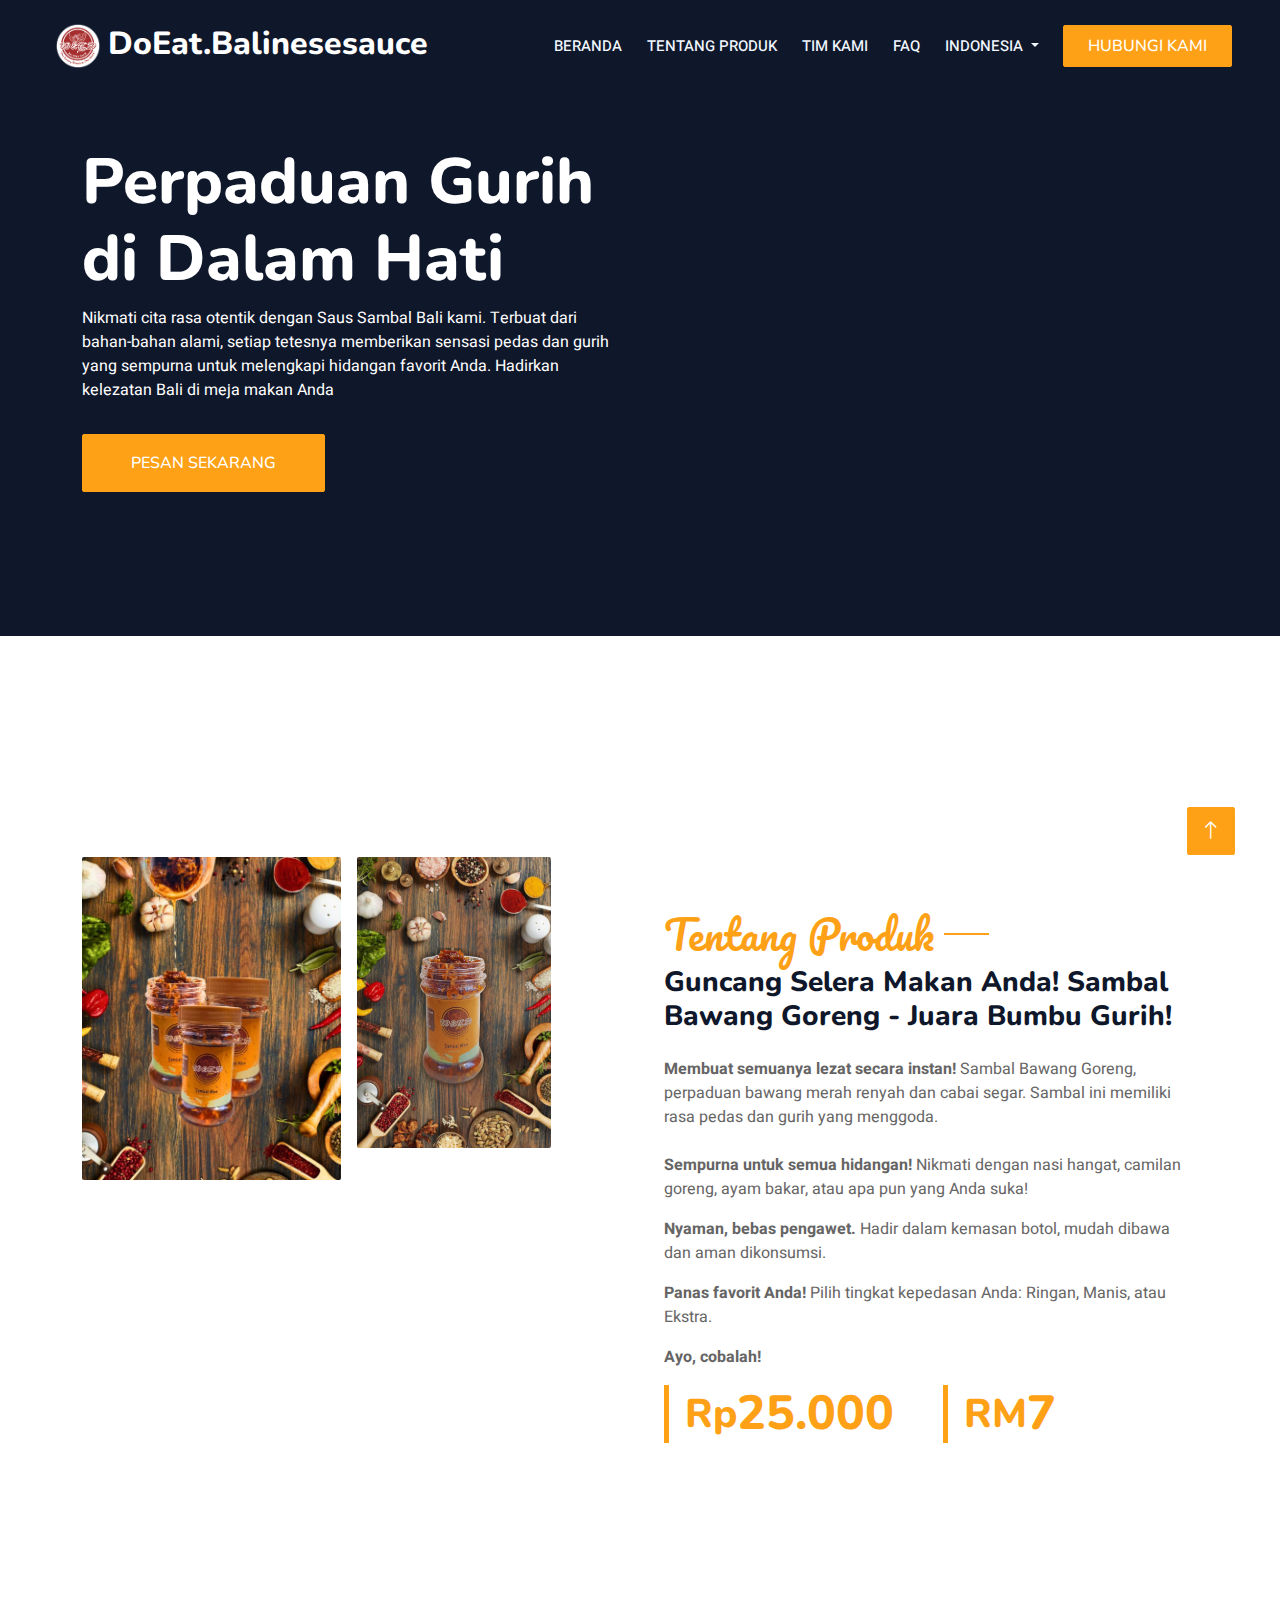
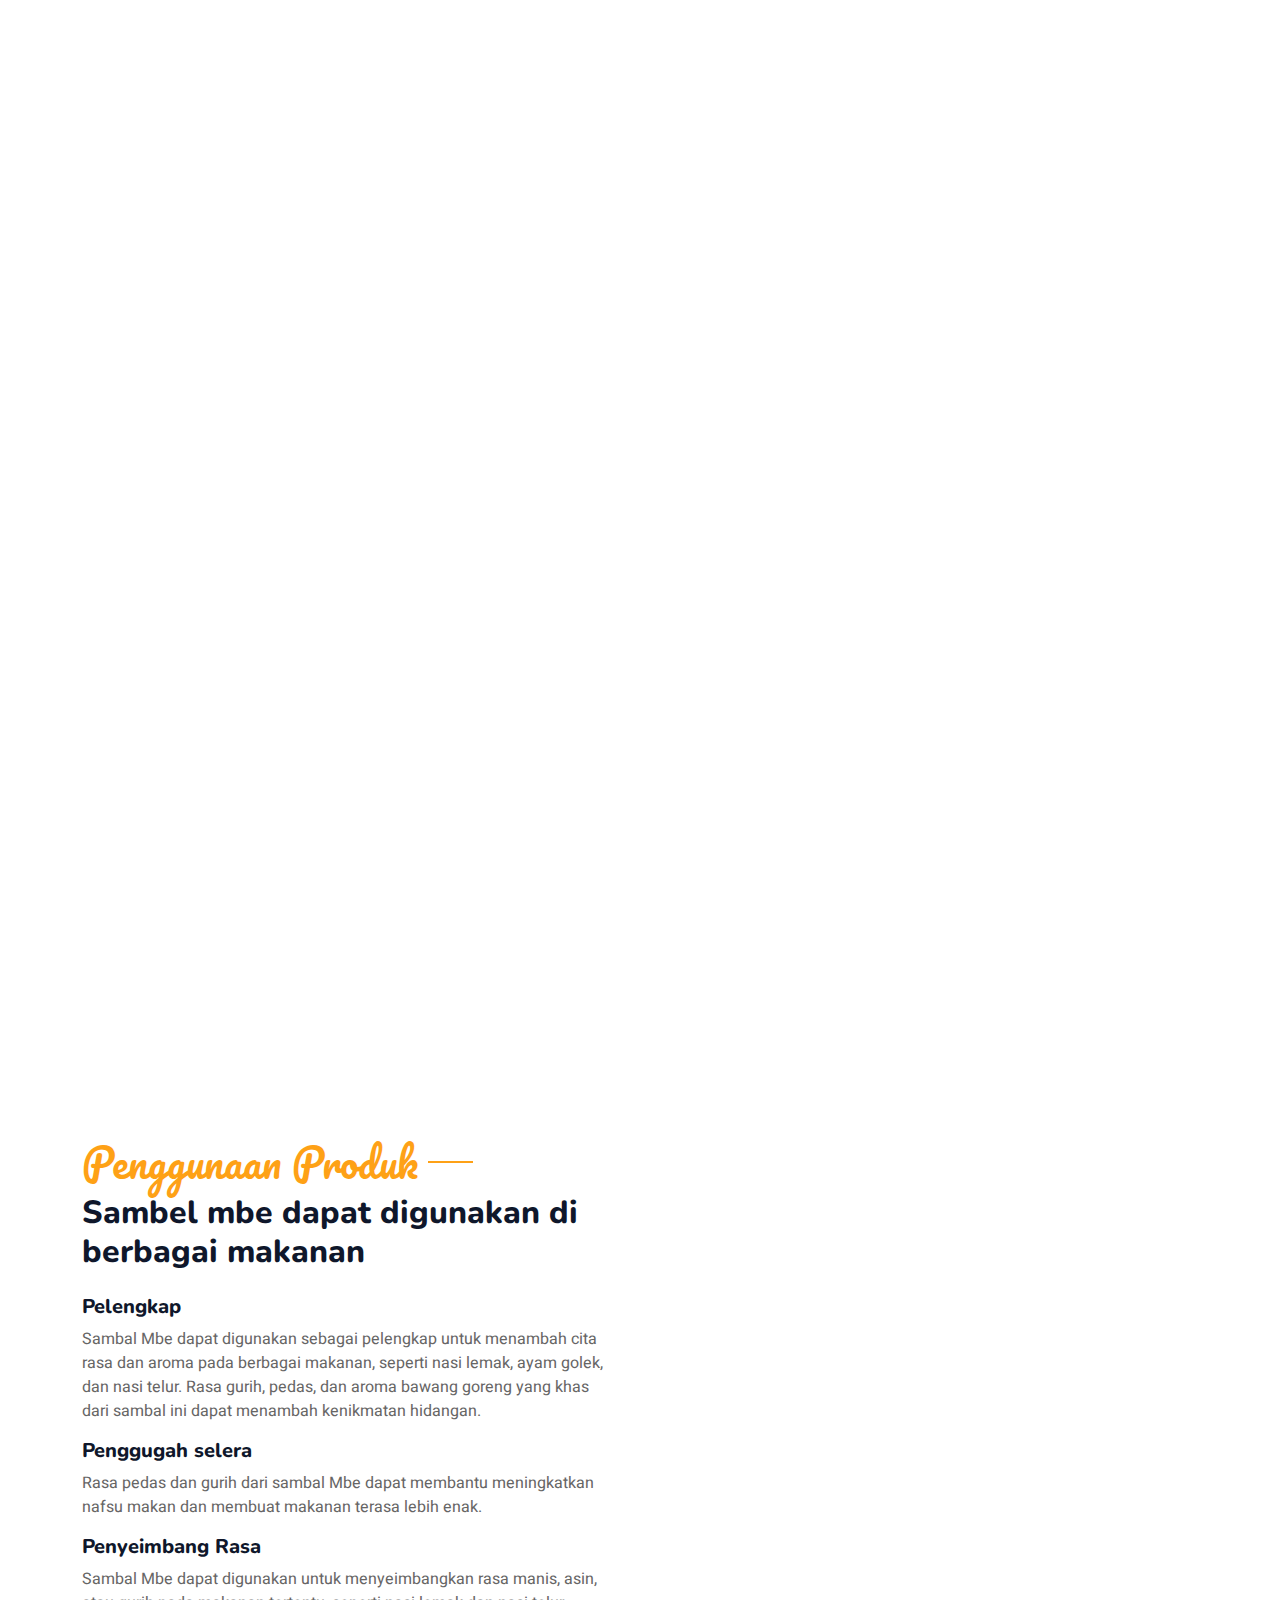
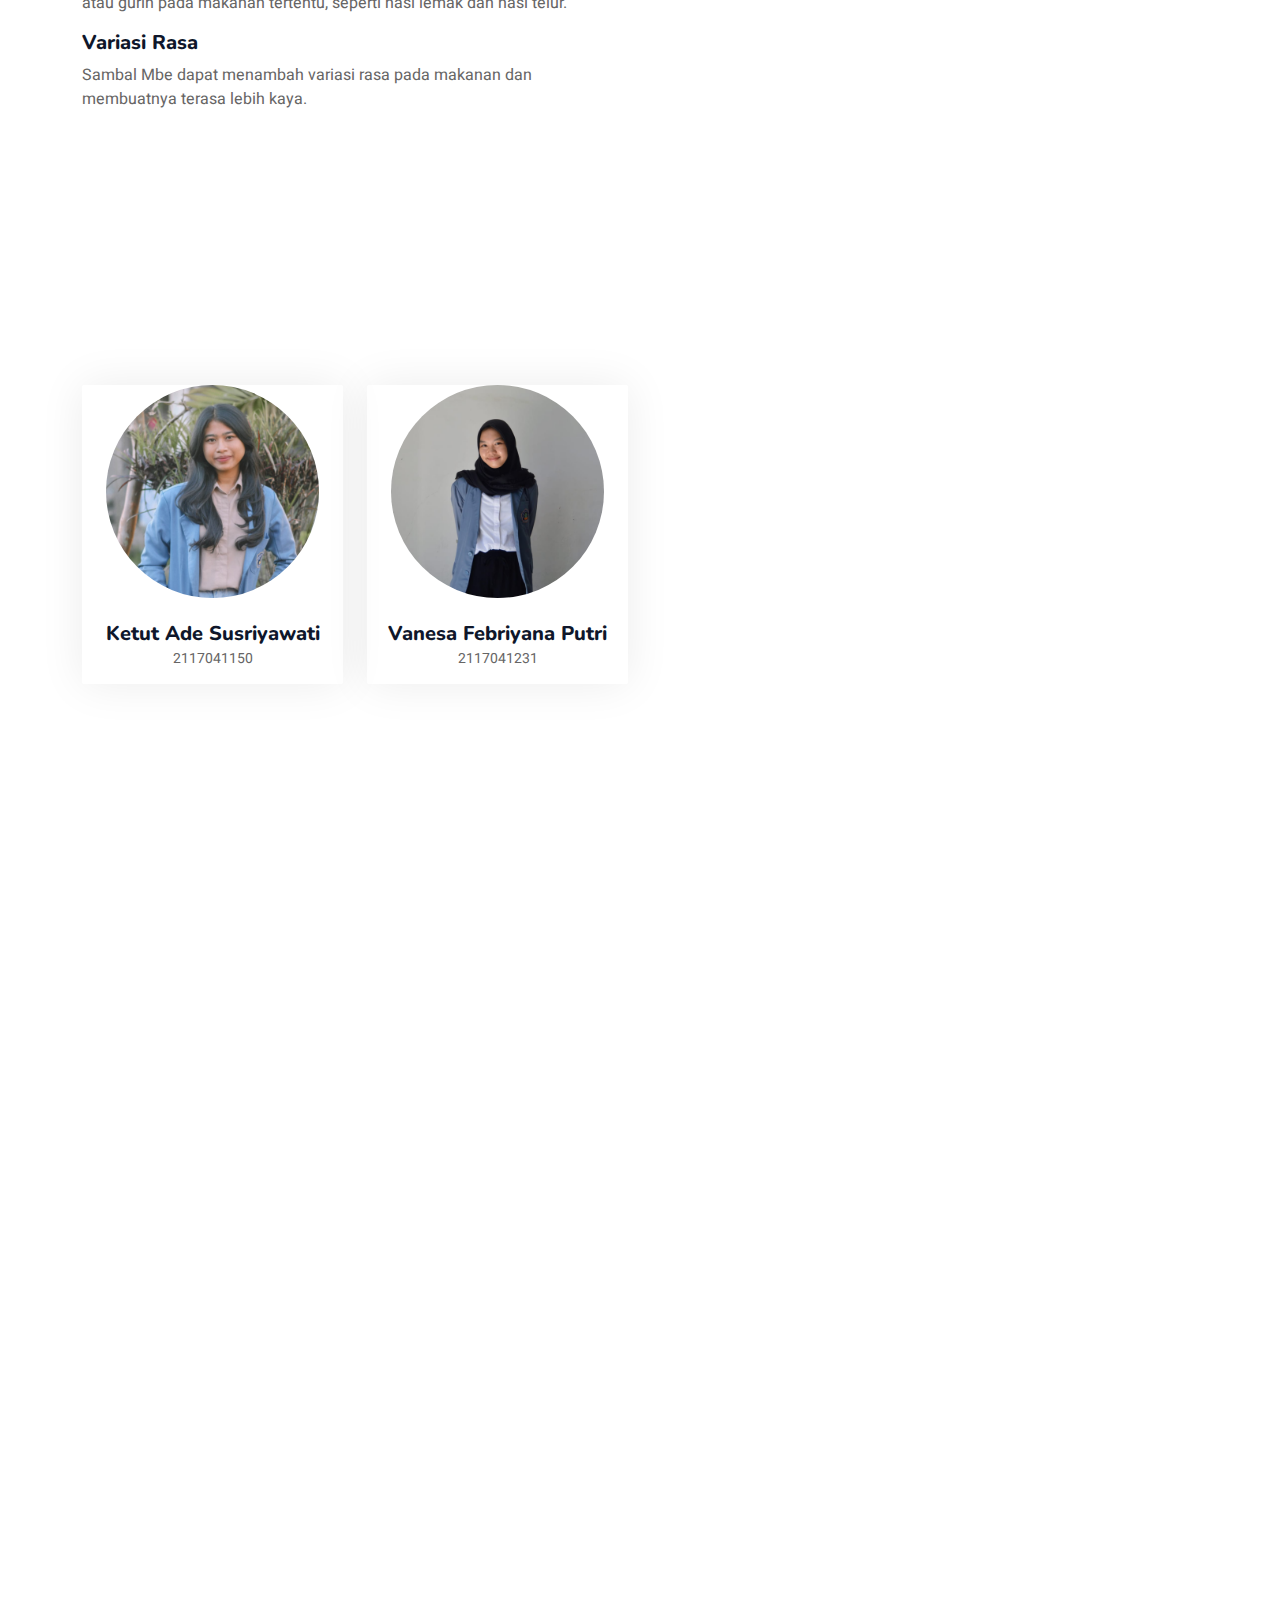
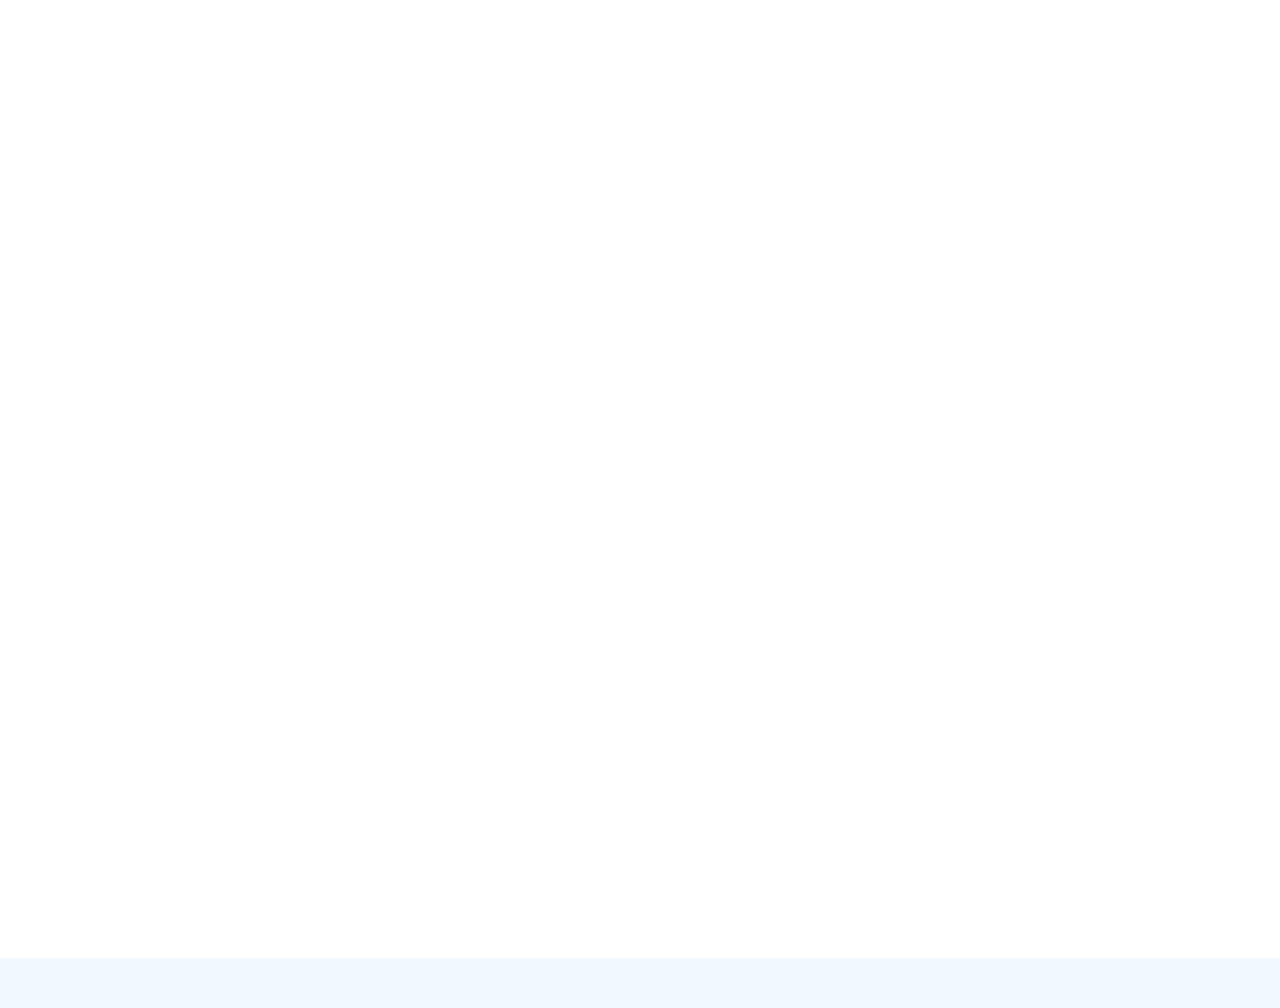
==== index_idn.html @ c9653ac9 "Upload Pertama" ====
<!DOCTYPE html>
<html lang="en">

<head>
    <meta charset="utf-8">
    <title>Website - DoEat.Balinesesauce</title>
    <meta content="width=device-width, initial-scale=1.0" name="viewport">
    <meta content="" name="keywords">
    <meta content="" name="description">

    <!-- Favicon -->
    <link href="img/favicon.ico" rel="icon">
    <link rel="stylesheet" href="https://cdnjs.cloudflare.com/ajax/libs/font-awesome/6.0.0-beta3/css/all.min.css">


    <!-- Google Web Fonts -->
    <link rel="preconnect" href="https://fonts.googleapis.com">
    <link rel="preconnect" href="https://fonts.gstatic.com" crossorigin>
    <link href="https://fonts.googleapis.com/css2?family=Heebo:wght@400;500;600&family=Nunito:wght@600;700;800&family=Pacifico&display=swap" rel="stylesheet">

    <!-- Icon Font Stylesheet -->
    <link href="https://cdnjs.cloudflare.com/ajax/libs/font-awesome/5.10.0/css/all.min.css" rel="stylesheet">
    <link href="https://cdn.jsdelivr.net/npm/bootstrap-icons@1.4.1/font/bootstrap-icons.css" rel="stylesheet">

    <!-- Libraries Stylesheet -->
    <link href="lib/animate/animate.min.css" rel="stylesheet">
    <link href="lib/owlcarousel/assets/owl.carousel.min.css" rel="stylesheet">
    <link href="lib/tempusdominus/css/tempusdominus-bootstrap-4.min.css" rel="stylesheet" />

    <!-- Customized Bootstrap Stylesheet -->
    <link href="css/bootstrap.min.css" rel="stylesheet">

    <!-- Flag -->
    <link rel="stylesheet" href="https://cdnjs.cloudflare.com/ajax/libs/flag-icon-css/3.2.1/css/flag-icon.min.css">

    <!-- Template Stylesheet -->
    <link href="css/style.css" rel="stylesheet">
</head>

<body>
    <div class="container-xxl bg-white p-0">
            <!-- Spinner Start -->
            <div id="spinner" class="show bg-white position-fixed translate-middle w-100 vh-100 top-50 start-50 d-flex align-items-center justify-content-center">
                <div class="spinner-border text-primary" style="width: 3rem; height: 3rem;" role="status">
                    <span class="sr-only">Memuat...</span>
                </div>
            </div>
            <!-- Spinner End -->
    
    
            <!-- Navbar & Hero Start -->
            <section id="home">
                <div class="container-xxl position-relative p-0">
                    <nav id="navbar" class="navbar navbar-expand-lg navbar-dark px-4 px-lg-5 py-3 py-lg-0">
                        <a href="" class="navbar-brand p-0">
                            <h2 class="text-white m-0"><img src="img/logo.png" alt="Logo">DoEat.Balinesesauce</h2>
                        </a>
                        <button class="navbar-toggler" type="button" data-bs-toggle="collapse" data-bs-target="#navbarCollapse">
                            <span class="fa fa-bars"></span>
                        </button>
                        <div class="collapse navbar-collapse" id="navbarCollapse">
                            <div class="navbar-nav ms-auto py-0 pe-4">
                                <a href="#home" class="nav-item nav-link">Beranda</a>
                                <a href="#about" class="nav-item nav-link">Tentang Produk</a>
                                <a href="#team" class="nav-item nav-link">Tim Kami</a>
                                <a href="#faq" class="nav-item nav-link">FAQ</a>
                                <div class="nav-item dropdown">
                                    <a class="nav-link dropdown-toggle" href="#" id="dropdown09" data-bs-toggle="dropdown" aria-haspopup="true" aria-expanded="false">
                                        <span class="flag-icon flag-icon-id"></span> Indonesia
                                    </a>
                                    <div class="dropdown-menu" aria-labelledby="dropdown09">
                                        <a class="dropdown-item" href="index.html"><span class="flag-icon flag-icon-us"></span> English</a>
                                    </div>
                                </div>
                            </div>
                            <a href="http://wa.me/+6285792359895" class="btn btn-primary py-2 px-4">Hubungi Kami</a>
                        </div>
                    </nav>
                <div class="container-xxl py-5 bg-dark hero-header mb-5">
                    <div class="container my-5 py-5">
                        <div class="row align-items-center g-5">
                            <div class="col-lg-6 text-center text-lg-start">
                                <h1 class="display-3 text-white animated slideInLeft">Perpaduan Gurih<br>di Dalam Hati</h1>
                                <p class="text-white animated slideInLeft mb-4 pb-2">Nikmati cita rasa otentik dengan Saus Sambal Bali kami. Terbuat dari bahan-bahan alami, setiap tetesnya memberikan sensasi pedas dan gurih yang sempurna untuk melengkapi hidangan favorit Anda. Hadirkan kelezatan Bali di meja makan Anda</p>
                                <a href="http://wa.me/+6285792359895" class="btn btn-primary py-sm-3 px-sm-5 me-3 animated slideInLeft">Pesan Sekarang</a>
                            </div>
                            <div class="col-lg-6 text-center text-lg-end overflow-hidden">
                                <img class="img-fluid" src="img/hero.png" alt="">
                            </div>
                        </div>
                    </div>
                </div>
            </div>
            </section>        
        <!-- Navbar & Hero End -->


        <!-- About Start -->
         <section id="about">
            <div class="container-xxl py-5">
                <div class="container">
                    <div class="row g-5 align-items-center">
                        <div class="col-lg-6">
                            <div class="row g-3">
                                <div class="col-6 text-start">
                                    <img class="img-fluid rounded w-100 wow zoomIn" data-wow-delay="0.1s" src="img/1.jpeg">
                                </div>
                                <div class="col-6 text-start">
                                    <img class="img-fluid rounded w-75 wow zoomIn" data-wow-delay="0.3s" src="img/2.jpg">
                                </div>
                                <div class="col-6 text-end">
                                    <img class="img-fluid rounded w-75 wow zoomIn" data-wow-delay="0.5s" src="img/3.jpeg">
                                </div>
                                <div class="col-6 text-end">
                                    <img class="img-fluid rounded w-100 wow zoomIn" data-wow-delay="0.7s" src="img/4.jpeg">
                                </div>
                            </div>
                        </div>
                        <div class="col-lg-6">
                            <h1 class="section-title ff-secondary text-start text-primary fw-normal">Tentang Produk</h1>
                            <h3 class="mb-4">Guncang Selera Makan Anda! Sambal Bawang Goreng - Juara Bumbu Gurih!</h3>
                            <p class="mb-4"><b>Membuat semuanya lezat secara instan!</b> Sambal Bawang Goreng, perpaduan bawang merah renyah dan cabai segar. Sambal ini memiliki rasa pedas dan gurih yang menggoda.
                                <p><b>Sempurna untuk semua hidangan!</b> Nikmati dengan nasi hangat, camilan goreng, ayam bakar, atau apa pun yang Anda suka!</p>
                                <p><b>Nyaman, bebas pengawet.</b> Hadir dalam kemasan botol, mudah dibawa dan aman dikonsumsi.</p>
                                <p><b>Panas favorit Anda!</b> Pilih tingkat kepedasan Anda: Ringan, Manis, atau Ekstra.</p>
                                <b>Ayo, cobalah!</b></p>
                            <div class="row g-4 mb-4">
                                <div class="col-sm-6">
                                    <div class="d-flex align-items-center border-start border-5 border-primary px-3">
                                        <h1 class="flex-shrink-0 display-5 text-primary mb-0" style="font-size: 2.5rem;">Rp</h1>
                                        <h1 class="flex-shrink-0 display-5 text-primary mb-0" data-toggle="counter-up">25.000</h1>
                                    </div>
                                </div>
                                <div class="col-sm-6">
                                    <div class="d-flex align-items-center border-start border-5 border-primary px-3">
                                        <h1 class="flex-shrink-0 display-5 text-primary mb-0" style="font-size: 2.5rem;">RM</h1>
                                        <h1 class="flex-shrink-0 display-5 text-primary mb-0" data-toggle="counter-up">7</h1>
                                    </div>
                                </div>
                            </div>
                        </div>
                    </div>
                </div>
            </div>
         </section>
        <!-- About End -->


        <!-- Service Start -->
        <div class="container-xxl py-5">
            <div class="container">
                <div class="text-center wow fadeInUp" data-wow-delay="0.1s">
                    <h1 class="section-title ff-secondary text-center text-primary fw-normal">Manfaat Produk</h1>
                    <h5 class="mb-5">Sambal bawang goreng adalah bumbu populer Indonesia yang terbuat dari bawang merah goreng, cabai, dan rempah-rempah lainnya. Sambal ini merupakan bumbu serbaguna yang dapat dinikmati dengan berbagai macam hidangan, seperti nasi, ayam goreng, atau sayuran. Selain rasanya yang lezat, sambal bawang goreng juga memiliki beberapa manfaat bagi kesehatan.</h5>
                </div>
                <div class="row g-3">
                    <div class="col-lg-4 col-sm-6 wow fadeInUp" data-wow-delay="0.1s">
                        <div class="service-item rounded pt-3">
                            <div class="p-4">
                                <div class="rounded-circle m-4">
                                    <img class="img-fluid" src="img/e1.png" alt="">
                                </div>
                                <div class="text-center">
                                    <h5>Membantu Melawan Jerawat</h5>
                                    <p>Jerawat dapat disebabkan oleh pertumbuhan bakteri pada wajah. Bawang putih, yang digunakan dalam sambal bawang goreng, mengandung allicin dan senyawa lain yang memiliki sifat antibakteri.</p>
                                    <p>Jika Anda sedang berjerawat, mengonsumsi sambal bawang goreng dalam jumlah sedang dan dengan tingkat kepedasan yang sesuai dapat menjadi pilihan yang baik.</p>
                                </div>
                            </div>
                        </div>
                    </div>
                    <div class="col-lg-4 col-sm-6 wow fadeInUp" data-wow-delay="0.1s">
                        <div class="service-item rounded pt-3">
                            <div class="p-4">
                                <div class="rounded-circle m-4">
                                    <img class="img-fluid" src="img/e2.jpg" alt="">
                                </div>
                                <div class="text-center">
                                    <h5>Membantu Menurunkan Kolesterol</h5>
                                    <p>Selain membantu menjaga kesehatan pencernaan, bawang merah yang digunakan dalam sambal bawang goreng juga dapat membantu menurunkan kolesterol karena kandungan allicin.</p>
                                    <p>Cara sehat untuk mengonsumsinya adalah dengan menghindari memakannya dengan lauk pauk yang dapat memicu kolesterol naik. Misalnya, daging merah, makanan cepat saji, dan daging olahan.</p>
                                    <p>Setidaknya, dengan menghindari lauk-pauk pemicu kolesterol naik, Anda bisa menikmati lezatnya sambal bawang goreng dan manfaatnya yang baik untuk tubuh.</p>
                                </div>
                            </div>
                        </div>
                    </div>
                    <div class="col-lg-4 col-sm-6 wow fadeInUp" data-wow-delay="0.1s">
                        <div class="service-item rounded pt-3">
                            <div class="p-4">
                                <div class="rounded-circle m-4">
                                    <img class="img-fluid" src="img/e3.jpg" alt="">
                                </div>
                                <div class="text-center">
                                    <h5>Membantu Menjaga Kesehatan Pencernaan</h5>
                                    <p>Bawang merah mengandung serat, tetapi tidak sebanyak buah-buahan, sayuran, dan biji-bijian. Namun, serat yang terkandung dalam bawang merah juga dapat membantu menjaga kesehatan pencernaan selama dikonsumsi tidak berlebihan.</p>
                                    <p>Jadi, ini bisa menjadi salah satu cara untuk menjaga pencernaan Anda tetap lancar atau terhindar dari sembelit.</p>
                                </div>
                            </div>
                        </div>
                    </div>
                </div>
            </div>
        </div>
        <!-- Service End -->

        <!-- Use Start -->
        <section id="about">
            <div class="container-xxl py-5">
                <div class="container">
                    <div class="row g-5 align-items-center">
                        <div class="col-lg-6">
                            <h1 class="section-title ff-secondary text-start text-primary fw-normal">Penggunaan Produk</h1>
                            <h2>Sambel mbe dapat digunakan di berbagai makanan</h2>
                            <p class="mb-4"><h5>Pelengkap</h5>
                                <p>Sambal Mbe dapat digunakan sebagai pelengkap untuk menambah cita rasa dan aroma pada berbagai makanan, seperti nasi lemak, ayam golek, dan nasi telur. Rasa gurih, pedas, dan aroma bawang goreng yang khas dari sambal ini dapat menambah kenikmatan hidangan.</p>
                                <h5>Penggugah selera</h5>
                                <p>Rasa pedas dan gurih dari sambal Mbe dapat membantu meningkatkan nafsu makan dan membuat makanan terasa lebih enak.</p>
                                <h5>Penyeimbang Rasa</h5>
                                <p>Sambal Mbe dapat digunakan untuk menyeimbangkan rasa manis, asin, atau gurih pada makanan tertentu, seperti nasi lemak dan nasi telur.</p>
                                <h5>Variasi Rasa</h5>
                                <p>Sambal Mbe dapat menambah variasi rasa pada makanan dan membuatnya terasa lebih kaya.</p></p>
                        </div>
                        <div class="col-lg-6">
                            <div class="row g-3">
                                <div class="col-6 text-start">
                                    <img class="img-fluid rounded w-200 wow zoomIn" data-wow-delay="0.1s" src="img/7.jpeg">
                                </div>
                                <div class="col-6 text-start">
                                    <img class="img-fluid rounded w-200 wow zoomIn" data-wow-delay="0.3s" src="img/6.jpg">
                                </div>
                                <div class="col-6 text-end">
                                    <img class="img-fluid rounded w-200 wow zoomIn" data-wow-delay="0.5s" src="img/5.jpg">
                                </div>
                                <div class="col-6 text-end">
                                    <img class="img-fluid rounded w-200 wow zoomIn" data-wow-delay="0.7s" src="img/8.jpeg">
                                </div>
                            </div>
                        </div>
                    </div>
                </div>
            </div>
         </section>
        <!-- Use End -->

        <!-- Team Start -->
        <section id="team">
            <div class="container-xxl pt-5 pb-3">
                <div class="container">
                    <div class="text-center wow fadeInUp" data-wow-delay="0.1s">
                        <h1 class="section-title ff-secondary text-center text-primary fw-normal">Anggota Tim</h1>
                        <h3 class="mb-5">Tim Kami yang Berdedikasi</h3>
                    </div>
                    <div class="row g-4">
                        <div class="col-lg-3 col-md-6 fadeInUp" data-wow-delay="0.3s">
                            <div class="team-item text-center rounded">
                                <div class="rounded-circle overflow-hidden m-4">
                                    <img class="img-fluid" src="img/p1.png" alt="">
                                </div>
                                <h5 class="mb-0">Ketut Ade Susriyawati</h5>
                                <small>2117041150</small>
                            </div>
                        </div>
                        <div class="col-lg-3 col-md-6 fadeInUp" data-wow-delay="0.3s">
                            <div class="team-item text-center rounded">
                                <div class="rounded-circle overflow-hidden m-4">
                                    <img class="img-fluid" src="img/p2.png" alt="">
                                </div>
                                <h5 class="mb-0">Vanesa Febriyana Putri</h5>
                                <small>2117041231</small>
                            </div>
                        </div>
                        <div class="col-lg-3 col-md-6 wow fadeInUp" data-wow-delay="0.5s">
                            <div class="team-item text-center rounded overflow">
                                <div class="rounded-circle overflow-hidden m-4">
                                    <img class="img-fluid" src="img/p3.png" alt="">
                                </div>
                                <h5 class="mb-0">Ketut Ananda Jaya</h5>
                                <small>2117041267</small>
                            </div>
                        </div>
                        <div class="col-lg-3 col-md-6 wow fadeInUp" data-wow-delay="0.7s">
                            <div class="team-item text-center rounded overflow">
                                <div class="rounded-circle overflow-hidden m-4">
                                    <img class="img-fluid" src="img/p4.jpeg" alt="">
                                </div>
                                <h5 class="mb-0">I Gede Sumajaya</h5>
                                <small>2117041105</small>
                            </div>
                        </div>
                    </div>
                </div>
            </div>
        </section> 
        
        <!-- Team End -->

        <!-- FAQ Start -->
         <section id="faq">
            <div class="container-xxl py-5 px-0 wow fadeInUp" data-wow-delay="0.1s">
                <div class="container">
                    <div class="text-center wow fadeInUp" data-wow-delay="0.1s">
                        <h1 class="section-title ff-secondary text-center text-primary fw-normal">FAQ</h1>
                        <h5 class="mb-5">Kenali Lebih Jauh Tentang DoEat.Balinesesauce</h5>
                    </div>
                    <div class="accordion accordion-flush" id="accordionFlushExample">
                        <div class="accordion-item">
                          <h2 class="accordion-header" id="flush-headingOne">
                            <button class="accordion-button collapsed" type="button" data-bs-toggle="collapse" data-bs-target="#flush-collapseOne" aria-expanded="false" aria-controls="flush-collapseOne">
                                Apakah sambal bawang goreng mengandung bahan yang dapat menyebabkan alergi?
                            </button>
                          </h2>
                          <div id="flush-collapseOne" class="accordion-collapse collapse" aria-labelledby="flush-headingOne" data-bs-parent="#accordionFlushExample">
                            <div class="accordion-body">Ya, sambal bawang goreng berpotensi mengandung bahan-bahan yang dapat menyebabkan alergi, terutama bagi mereka yang memiliki alergi makanan laut. Bahan yang perlu diwaspadai adalah terasi, yang terbuat dari udang rebon yang difermentasi. Gejala alergi terasi dapat berupa ruam gatal, gatal-gatal, pembengkakan pada wajah, sesak napas, serta mual dan muntah.</div>
                          </div>
                        </div>
                        <div class="accordion-item">
                          <h2 class="accordion-header" id="flush-headingTwo">
                            <button class="accordion-button collapsed" type="button" data-bs-toggle="collapse" data-bs-target="#flush-collapseTwo" aria-expanded="false" aria-controls="flush-collapseTwo">
                                Bagaimana cara menyimpan sambal bawang goreng agar tahan lama?
                            </button>
                          </h2>
                          <div id="flush-collapseTwo" class="accordion-collapse collapse" aria-labelledby="flush-headingTwo" data-bs-parent="#accordionFlushExample">
                            <div class="accordion-body">Berikut ini beberapa tips untuk menyimpan sambal bawang goreng agar lebih awet:
                                <ol>
                                    <li>Gunakan wadah kedap udara: Simpanlah sambal bawang merah goreng dalam wadah kedap udara seperti toples kaca atau plastik. Hal ini untuk mencegah kontaminasi bakteri dan jamur.</li>
                                    <li>Simpan di tempat yang sejuk dan kering: Hindari menyimpan cabai bawang merah goreng di bawah sinar matahari langsung atau di dekat sumber panas. Simpan di suhu ruangan atau di lemari es.</li>
                                    <li>Tambahkan sedikit minyak: Tuangkan sedikit minyak goreng ke permukaan cabai bawang merah goreng sebelum ditutup. Hal ini untuk mencegah cabai bawang merah goreng mengering dan menjadi keras.</li>
                                    <li>Gunakan sendok yang bersih: Gunakan sendok yang bersih dan kering saat mengambil sambal bawang merah goreng dari wadahnya. Hal ini untuk mencegah kontaminasi bakteri.</li>
                                </ol>
                            </div>
                          </div>
                        </div>
                        <div class="accordion-item">
                          <h2 class="accordion-header" id="flush-headingThree">
                            <button class="accordion-button collapsed" type="button" data-bs-toggle="collapse" data-bs-target="#flush-collapseThree" aria-expanded="false" aria-controls="flush-collapseThree">
                                Apakah bawang bombay goreng dapat digunakan sebagai bumbu?
                            </button>
                          </h2>
                          <div id="flush-collapseThree" class="accordion-collapse collapse" aria-labelledby="flush-headingThree" data-bs-parent="#accordionFlushExample">
                            <div class="accordion-body">Ya, sambal bawang goreng dapat digunakan sebagai bumbu untuk menambah rasa pedas, gurih dan aroma pada berbagai masakan. Berikut ini beberapa contoh penggunaan sambal goreng sebagai bumbu:
                                <ol>
                                    <li>Campurkan sambal bawang goreng ke dalam tumisan sayuran: Sambal bawang goreng dapat ditambahkan ke dalam tumisan sayuran seperti tumis kangkung, tumis buncis, atau tumis tempe.</li>
                                    <li>Gunakan sebagai olesan bumbu: Sambal bawang goreng dapat digunakan sebagai bumbu olesan untuk roti bakar, ayam panggang, atau sate.</li>
                                    <li>Campurkan ke dalam hidangan berkuah: Sambal bawang goreng dapat ditambahkan ke dalam hidangan berkuah seperti soto, bakso, atau mi ayam.</li>
                                    <li>Sebagai sambal pelengkap: Sambal bawang goreng dapat disajikan sebagai bumbu pelengkap untuk berbagai hidangan seperti nasi goreng, nasi uduk, atau lontong sayur.</li>
                                </ol>
                            </div>
                          </div>
                        </div>
                        <div class="accordion-item">
                            <h2 class="accordion-header" id="flush-headingFour">
                              <button class="accordion-button collapsed" type="button" data-bs-toggle="collapse" data-bs-target="#flush-collapseFour" aria-expanded="false" aria-controls="flush-collapseFour">
                                Apakah sambal bawang goreng aman untuk dimakan anak-anak?
                              </button>
                            </h2>
                            <div id="flush-collapseFour" class="accordion-collapse collapse" aria-labelledby="flush-headingThree" data-bs-parent="#accordionFlushExample">
                              <div class="accordion-body">Sambal bawang goreng umumnya aman dikonsumsi anak-anak, namun perlu diperhatikan tingkat kepedasannya.</div>
                            </div>
                          </div>
                          <div class="accordion-item">
                            <h2 class="accordion-header" id="flush-headingFive">
                              <button class="accordion-button collapsed" type="button" data-bs-toggle="collapse" data-bs-target="#flush-collapseFive" aria-expanded="false" aria-controls="flush-collapseFive">
                                Apa saja bahan dasar Sambal Bawang (MBE)?
                              </button>
                            </h2>
                            <div id="flush-collapseFive" class="accordion-collapse collapse" aria-labelledby="flush-headingFive" data-bs-parent="#accordionFlushExample">
                              <div class="accordion-body">Bahan-bahan yang umum digunakan untuk saus sambal bawang goreng adalah:
                                <ol>
                                    <li>Bawang merah: Memberikan rasa gurih dan manis pada sambal.</li>
                                    <li>Bawang putih: Memberikan rasa gurih dan aroma yang khas pada sambal.</li>
                                    <li>Cabai: Memberikan rasa pedas pada saus sambal. Tingkat kepedasan saus sambal dapat disesuaikan dengan selera dengan menambah atau mengurangi jumlah cabai.</li>
                                    <li>Terasi Memberikan rasa gurih dan aroma khas pada sambal. Terasi dibuat dari udang rebon yang difermentasi.</li>
                                    <li>Garam: Untuk memperkuat rasa gurih saus sambal.</li>
                                </ol>
                            </div>
                          </div>
                          <div class="accordion-item">
                            <h2 class="accordion-header" id="flush-headingSix">
                              <button class="accordion-button collapsed" type="button" data-bs-toggle="collapse" data-bs-target="#flush-collapseSix" aria-expanded="false" aria-controls="flush-collapseSix">
                                Apa saja manfaat mengonsumsi cabai bawang merah (MBE)?
                              </button>
                            </h2>
                            <div id="flush-collapseSix" class="accordion-collapse collapse" aria-labelledby="flush-headingSix" data-bs-parent="#accordionFlushExample">
                              <div class="accordion-body">Sambal bawang goreng merupakan salah satu bumbu khas Indonesia yang digemari banyak orang. Selain menambah cita rasa pada masakan, sambal bawang goreng juga memiliki beberapa manfaat bagi kesehatan, antara lain:
                                <ol>
                                    <li>Meningkatkan nafsu makan: Rasa pedas dan gurih dari sambal bawang goreng dapat merangsang indera pengecap dan meningkatkan nafsu makan. Hal ini bermanfaat bagi orang yang mengalami penurunan nafsu makan.</li>
                                    <li>Maintains digestive health: The chili peppers in sambal bawang goreng contain capsaicin, a compound that can help improve digestion and prevent constipation. Capsaicin can also help improve the absorption of vitamins and minerals in the body.</li>
                                    <li>Meningkatkan metabolisme: Capsaicin dalam cabai juga dapat membantu meningkatkan metabolisme tubuh, membantunya membakar lebih banyak kalori dan lemak. Hal ini bermanfaat bagi orang yang sedang menjalani program diet atau ingin mempertahankan berat badan yang ideal.</li>
                                    <li>Menangkal radikal bebas: Bawang merah dan bawang putih dalam sambal goreng mengandung antioksidan yang dapat membantu menangkal radikal bebas dan melindungi tubuh dari penyakit kronis seperti kanker, penyakit jantung, dan stroke.</li>
                                    <li>Meningkatkan daya tahan tubuh: Kandungan vitamin C dalam bawang merah dan bawang putih dapat membantu meningkatkan sistem kekebalan tubuh dan melawan infeksi.</li>
                                    <li>Meredakan rasa sakit: Capsaicin dalam cabai memiliki sifat anti-inflamasi yang dapat membantu meredakan rasa sakit seperti sakit kepala, sakit gigi, dan nyeri sendi.</li>
                                </ol>
                            </div>
                            </div>
                          </div>
                      </div>
                </div>
            </div>
         </section>
        <!-- FAQ End -->

        <!-- Testimonial Start -->
        <div class="container-xxl py-5 wow fadeInUp" data-wow-delay="0.1s">
            <div class="container">
                <div class="text-center">
                    <h1 class="section-title ff-secondary text-center text-primary fw-normal">Testimoni</h1>
                    <h3 class="mb-5">Kata Klien Kami!!!</h3>
                </div>
                <div class="owl-carousel testimonial-carousel">
                    <div class="testimonial-item bg-transparent border rounded p-4">
                        <i class="fa fa-quote-left fa-2x text-primary mb-3"></i>
                        <p>Sambal Bali ini luar biasa! Rasa pedas dan gurihnya benar-benar otentik dan mengingatkan saya pada liburan saya di Bali. Sempurna untuk semua jenis hidangan.</p>
                        <div class="d-flex align-items-center">
                            <img class="img-fluid flex-shrink-0 rounded-circle" src="img/testimonial-1.jpg" style="width: 50px; height: 50px;">
                            <div class="ps-3">
                                <h5 class="mb-1">Andi</h5>
                            </div>
                        </div>
                    </div>
                    <div class="testimonial-item bg-transparent border rounded p-4">
                        <i class="fa fa-quote-left fa-2x text-primary mb-3"></i>
                        <p>Saya suka bagaimana sambal bali ini dibuat dari bahan-bahan alami. Rasanya sangat segar dan tidak terlalu kuat. Ini adalah tambahan yang sempurna untuk makanan sehari-hari saya.</p>
                        <div class="d-flex align-items-center">
                            <img class="img-fluid flex-shrink-0 rounded-circle" src="img/testimonial-2.jpg" style="width: 50px; height: 50px;">
                            <div class="ps-3">
                                <h5 class="mb-1">Dewi</h5>
                            </div>
                        </div>
                    </div>
                    <div class="testimonial-item bg-transparent border rounded p-4">
                        <i class="fa fa-quote-left fa-2x text-primary mb-3"></i>
                        <p>Keluarga saya menyukai sambal bali ini! Kepedasannya pas, dan rasanya luar biasa. Setiap makan malam di rumah terasa lebih istimewa dengan sambal ini.</p>
                        <div class="d-flex align-items-center">
                            <img class="img-fluid flex-shrink-0 rounded-circle" src="img/testimonial-3.jpg" style="width: 50px; height: 50px;">
                            <div class="ps-3">
                                <h5 class="mb-1">Rudi</h5>
                            </div>
                        </div>
                    </div>
                    <div class="testimonial-item bg-transparent border rounded p-4">
                        <i class="fa fa-quote-left fa-2x text-primary mb-3"></i>
                        <p>Saus Sambal Bali ini benar-benar mengubah cara saya menikmati makanan. Rasanya yang otentik membawa saya kembali ke Bali. Ini adalah sambal favorit saya sekarang!</p>
                        <div class="d-flex align-items-center">
                            <img class="img-fluid flex-shrink-0 rounded-circle" src="img/testimonial-4.jpg" style="width: 50px; height: 50px;">
                            <div class="ps-3">
                                <h5 class="mb-1">Maya</h5>
                            </div>
                        </div>
                    </div>
                </div>
            </div>
        </div>
        <!-- Testimonial End -->
        

        <!-- Footer Start -->
        <div class="container-fluid bg-dark text-light footer pt-5 mt-5 wow fadeIn" data-wow-delay="0.1s">
            <div class="container py-5">
                <div class="row g-5">
                    <div class="col-lg-3 col-md-6">
                        <h4 class="section-title ff-secondary text-start text-primary fw-normal mb-4">Perusahaan</h4>
                        <a class="btn btn-link" href="#team">Tentang Kami</a>
                        <a class="btn btn-link" href="http://wa.me/+6285792359895">Hubungi Kami</a>
                        <a class="btn btn-link" href="">Kebijakan Privasi</a>
                        <a class="btn btn-link" href="">Syarat & Ketentuan</a>
                    </div>
                    <div class="col-lg-4 col-md-8">
                        <h4 class="section-title ff-secondary text-start text-primary fw-normal mb-4">Kontak</h4>
                        <p class="mb-2"><i class="fa fa-map-marker-alt me-3"></i>Singaraja, Bali</p>
                        <p class="mb-2"><i class="fa fa-phone-alt me-3"></i>+62 857-9235-9895</p>
                        <p class="mb-2"><i class="fa fa-envelope me-3"></i>doeatbalinesesauce@gmail.com</p>
                        <div class="d-flex pt-2">
                            <a class="btn btn-outline-light btn-social" href="https://www.instagram.com/doeat.24?igsh=YjV0NGE4bG1rOQ=="><i class="fab fa-instagram"></i></a>
                            <a class="btn btn-outline-light btn-social" href="https://www.tiktok.com/@doeat.id?_t=8mzSHDf8JiT&_r=1"><i class="fa-brands fa-tiktok"></i></a>
                            <a class="btn btn-outline-light btn-social" href="www.youtube.com"><i class="fab fa-youtube"></i></a>
                            <a class="btn btn-outline-light btn-social" href="http://wa.me/+6285792359895"><i class="fab fa-whatsapp"></i></a>
                        </div>
                    </div>
                    <div class="col-lg-3 col-md-6">
                        <h4 class="section-title ff-secondary text-start text-primary fw-normal mb-4">Lokasi Kami</h4>
                        <div class="position-relative mx-auto" style="max-width: 400px;">
                            <iframe src="https://www.google.com/maps/embed?pb=!1m18!1m12!1m3!1d3949.7161129067586!2d115.09184231478443!3d-8.11735109414811!2m3!1f0!2f0!3f0!3m2!1i1024!2i768!4f13.1!3m3!1m2!1s0x2dd19394380e9ad3%3A0xb234d51f1a934e7a!2sUniversitas%20Pendidikan%20Ganesha!5e0!3m2!1sen!2sid!4v1629119945197!5m2!1sen!2sid" width="100%" height="250" frameborder="0" style="border:0;" allowfullscreen="" aria-hidden="false" tabindex="0"></iframe>
                        </div>
                    </div>
                    <div class="col-lg-2 col-md-6">
                        <h4 class="section-title ff-secondary text-start text-primary fw-normal mb-4">Waktu Buka</h4>
                        <h5 class="text-light fw-normal">Senin - Jum'at</h5>
                        <p>07AM - 09PM</p>
                        <h5 class="text-light fw-normal">Sabtu - Minggu</h5>
                        <p>08AM - 08PM</p>
                    </div>
                </div>
            </div>
            <div class="container">
                <div class="copyright">
                    <div class="row">
                        <div class="col-md-6 text-center text-md-start mb-3 mb-md-0">
                            &copy; <a class="border-bottom" href="#">DoEat.Balinesesauce</a> | Semua Hak Cipta Dilindungi Undang-Undang. 
                        </div>
                        <div class="col-md-6 text-center text-md-end">
                            <div class="footer-menu">
                                <a href="#home">Beranda</a>
                                <a href="">Cookie</a>
                                <a href="#faq">Bantuan</a>
                                <a href="#faq">FAQ</a>
                            </div>
                        </div>
                    </div>
                </div>
            </div>
        </div>
        <!-- Footer End -->


        <!-- Back to Top -->
        <a href="#" class="btn btn-lg btn-primary btn-lg-square back-to-top"><i class="bi bi-arrow-up"></i></a>
    </div>

    <!-- JavaScript Libraries -->
    <script src="https://code.jquery.com/jquery-3.4.1.min.js"></script>
    <script src="https://cdn.jsdelivr.net/npm/bootstrap@5.0.2/dist/js/bootstrap.bundle.min.js"></script>
    <script src="lib/wow/wow.min.js"></script>
    <script src="lib/easing/easing.min.js"></script>
    <script src="lib/waypoints/waypoints.min.js"></script>
    <script src="lib/counterup/counterup.min.js"></script>
    <script src="lib/owlcarousel/owl.carousel.min.js"></script>
    <script src="lib/tempusdominus/js/moment.min.js"></script>
    <script src="lib/tempusdominus/js/moment-timezone.min.js"></script>
    <script src="lib/tempusdominus/js/tempusdominus-bootstrap-4.min.js"></script>
    <script>
        document.addEventListener('DOMContentLoaded', function() {
            var navbar = document.getElementById('navbar');
            var navLinks = document.querySelectorAll('.nav-link');
            var sections = document.querySelectorAll('section');

            window.addEventListener('scroll', function() {
                if (window.scrollY > 50) {
                    navbar.classList.add('scrolled');
                } else {
                    navbar.classList.remove('scrolled');
                }

                sections.forEach(function(section) {
                    var top = window.scrollY;
                    var offset = section.offsetTop - 150;
                    var height = section.offsetHeight;
                    var id = section.getAttribute('id');

                    if (top >= offset && top < offset + height) {
                        navLinks.forEach(function(link) {
                            link.classList.remove('active');
                            if (link.getAttribute('href') === '#' + id) {
                                link.classList.add('active');
                            }
                        });
                    }
                });
            });
        });
    </script>
    <!-- Template Javascript -->
    <script src="js/main.js"></script>
</body>

</html>
---- css/style.css ----
/********** Template CSS **********/
:root {
    --primary: #FEA116;
    --light: #F1F8FF;
    --dark: #0F172B;
}


.ff-secondary {
    font-family: 'Pacifico', cursive;
}

.fw-medium {
    font-weight: 600 !important;
}

.fw-semi-bold {
    font-weight: 700 !important;
}

.back-to-top {
    position: fixed;
    display: none;
    right: 45px;
    bottom: 45px;
    z-index: 99;
}

.navbar {
    background-color: #343a40;
    transition: background-color 0.5s;
}
/* Navbar color when scrolled */
.navbar.scrolled {
    background-color: #007bff;
}
/* Additional padding for sections */
section {
    padding-top: 100px; /* Adjust as necessary */
    padding-bottom: 100px; /* Adjust as necessary */
}

/*** Spinner ***/
#spinner {
    opacity: 0;
    visibility: hidden;
    transition: opacity .5s ease-out, visibility 0s linear .5s;
    z-index: 99999;
}

#spinner.show {
    transition: opacity .5s ease-out, visibility 0s linear 0s;
    visibility: visible;
    opacity: 1;
}


/*** Button ***/
.btn {
    font-family: 'Nunito', sans-serif;
    font-weight: 500;
    text-transform: uppercase;
    transition: .5s;
}

.btn.btn-primary,
.btn.btn-secondary {
    color: #FFFFFF;
}

.btn-square {
    width: 38px;
    height: 38px;
}

.btn-sm-square {
    width: 32px;
    height: 32px;
}

.btn-lg-square {
    width: 48px;
    height: 48px;
}

.btn-square,
.btn-sm-square,
.btn-lg-square {
    padding: 0;
    display: flex;
    align-items: center;
    justify-content: center;
    font-weight: normal;
    border-radius: 2px;
}

#home {
    margin-top: -50px;
    padding-top: 50px;
}
#about {
    margin-top: -25px;
    padding-top: 50px;
}
#team {
    margin-top: -200px;
    padding-top: -0.3px;
}
#faq {
    margin-top: -100px;
    padding-top: -0.3px;
}


/*** Navbar ***/
.dropdown-menu .dropdown-item {
    background-color: transparent !important;
}

.navbar-dark .navbar-nav .nav-link {
    position: relative;
    margin-left: 25px;
    padding: 35px 0;
    font-size: 15px;
    color: var(--light) !important;
    text-transform: uppercase;
    font-weight: 500;
    outline: none;
    transition: .5s;
}
.navbar {
    background-color: #343a40;
    transition: background-color 0.5s;
}
/* Navbar color when scrolled */
.navbar.scrolled {
    background-color: #007bff !important; /* Gunakan !important jika perlu mengatasi prioritas */
}



.sticky-top.navbar-dark .navbar-nav .nav-link {
    padding: 20px 0;
}

.navbar-dark .navbar-nav .nav-link:hover,
.navbar-dark .navbar-nav .nav-link.active {
    color: var(--primary) !important;
}

.navbar-dark .navbar-brand img {
    max-height: 60px;
    transition: .5s;
}

.sticky-top.navbar-dark .navbar-brand img {
    max-height: 45px;
}

@media (max-width: 991.98px) {
    .sticky-top.navbar-dark {
        position: relative;
    }

    .navbar-dark .navbar-collapse {
        margin-top: 15px;
        border-top: 1px solid rgba(255, 255, 255, .1)
    }

    .navbar-dark .navbar-nav .nav-link,
    .sticky-top.navbar-dark .navbar-nav .nav-link {
        padding: 10px 0;
        margin-left: 0;
    }

    .navbar-dark .navbar-brand img {
        max-height: 45px;
    }
}

@media (min-width: 992px) {
    .navbar-dark {
        position: absolute;
        width: 100%;
        top: 0;
        left: 0;
        z-index: 999;
        background: transparent !important;
    }
    
    .sticky-top.navbar-dark {
        position: fixed;
        background: var(--dark) !important;
    }
}



/*** Hero Header ***/
.hero-header {
    background: linear-gradient(rgba(15, 23, 43, .9), rgba(15, 23, 43, .9)), url(../img/bg-hero.jpg);
    background-position: center center;
    background-repeat: no-repeat;
    background-size: cover;
}

.hero-header img {
    animation: imgRotate 50s linear infinite;
}

@keyframes imgRotate { 
    100% { 
        transform: rotate(360deg); 
    } 
}

.breadcrumb-item + .breadcrumb-item::before {
    color: rgba(255, 255, 255, .5);
}


/*** Section Title ***/
.section-title {
    position: relative;
    display: inline-block;
}

.section-title::before {
    position: absolute;
    content: "";
    width: 45px;
    height: 2px;
    top: 50%;
    left: -55px;
    margin-top: -1px;
    background: var(--primary);
}

.section-title::after {
    position: absolute;
    content: "";
    width: 45px;
    height: 2px;
    top: 50%;
    right: -55px;
    margin-top: -1px;
    background: var(--primary);
}

.section-title.text-start::before,
.section-title.text-end::after {
    display: none;
}


/*** Service ***/
.service-item {
    box-shadow: 0 0 45px rgba(0, 0, 0, .08);
    transition: .5s;
}

.service-item:hover {
    background: var(--primary);
}

.service-item * {
    transition: .5s;
}

.service-item:hover * {
    color: var(--light) !important;
}


/*** Team ***/
.team-item {
    box-shadow: 0 0 45px rgba(0, 0, 0, .08);
    height: calc(100% - 10px);
    transition: .5s;
}

.team-item img {
    transition: .5s;
}

.team-item:hover img {
    transform: scale(1.1);
}

.team-item:hover {
    height: 100%;
}

.team-item .btn {
    border-radius: 38px 38px 0 0;
}
/*** FAQ ***/
.accordion-button {
    background-color: orange;
    color: white; /* Mengubah warna teks agar terlihat kontras */
  }

  /* Mengubah warna latar belakang isi accordion */
  .accordion-body {
    background-color: #fcdba7; /* Warna oranye yang lebih muda untuk isi */
    color: black;
  }

  /* Mengubah warna latar belakang saat tombol accordion tidak dalam keadaan collapsed (terbuka) */
  .accordion-button:not(.collapsed) {
    background-color: #e69500;
    color: white; /* Mengubah warna teks agar terlihat kontras */
  }

/*** Testimonial ***/
.testimonial-carousel .owl-item .testimonial-item,
.testimonial-carousel .owl-item.center .testimonial-item * {
    transition: .5s;
}

.testimonial-carousel .owl-item.center .testimonial-item {
    background: var(--primary) !important;
    border-color: var(--primary) !important;
}

.testimonial-carousel .owl-item.center .testimonial-item * {
    color: var(--light) !important;
}

.testimonial-carousel .owl-dots {
    margin-top: 24px;
    display: flex;
    align-items: flex-end;
    justify-content: center;
}

.testimonial-carousel .owl-dot {
    position: relative;
    display: inline-block;
    margin: 0 5px;
    width: 15px;
    height: 15px;
    border: 1px solid #CCCCCC;
    border-radius: 15px;
    transition: .5s;
}

.testimonial-carousel .owl-dot.active {
    background: var(--primary);
    border-color: var(--primary);
}


/*** Footer ***/
.footer .btn.btn-social {
    margin-right: 5px;
    width: 35px;
    height: 35px;
    display: flex;
    align-items: center;
    justify-content: center;
    color: var(--light);
    border: 1px solid #FFFFFF;
    border-radius: 35px;
    transition: .3s;
}

.footer .btn.btn-social:hover {
    color: var(--primary);
}

.footer .btn.btn-link {
    display: block;
    margin-bottom: 5px;
    padding: 0;
    text-align: left;
    color: #FFFFFF;
    font-size: 15px;
    font-weight: normal;
    text-transform: capitalize;
    transition: .3s;
}

.footer .btn.btn-link::before {
    position: relative;
    content: "\f105";
    font-family: "Font Awesome 5 Free";
    font-weight: 900;
    margin-right: 10px;
}

.footer .btn.btn-link:hover {
    letter-spacing: 1px;
    box-shadow: none;
}

.footer .copyright {
    padding: 25px 0;
    font-size: 15px;
    border-top: 1px solid rgba(256, 256, 256, .1);
}

.footer .copyright a {
    color: var(--light);
}

.footer .footer-menu a {
    margin-right: 15px;
    padding-right: 15px;
    border-right: 1px solid rgba(255, 255, 255, .1);
}

.footer .footer-menu a:last-child {
    margin-right: 0;
    padding-right: 0;
    border-right: none;
}
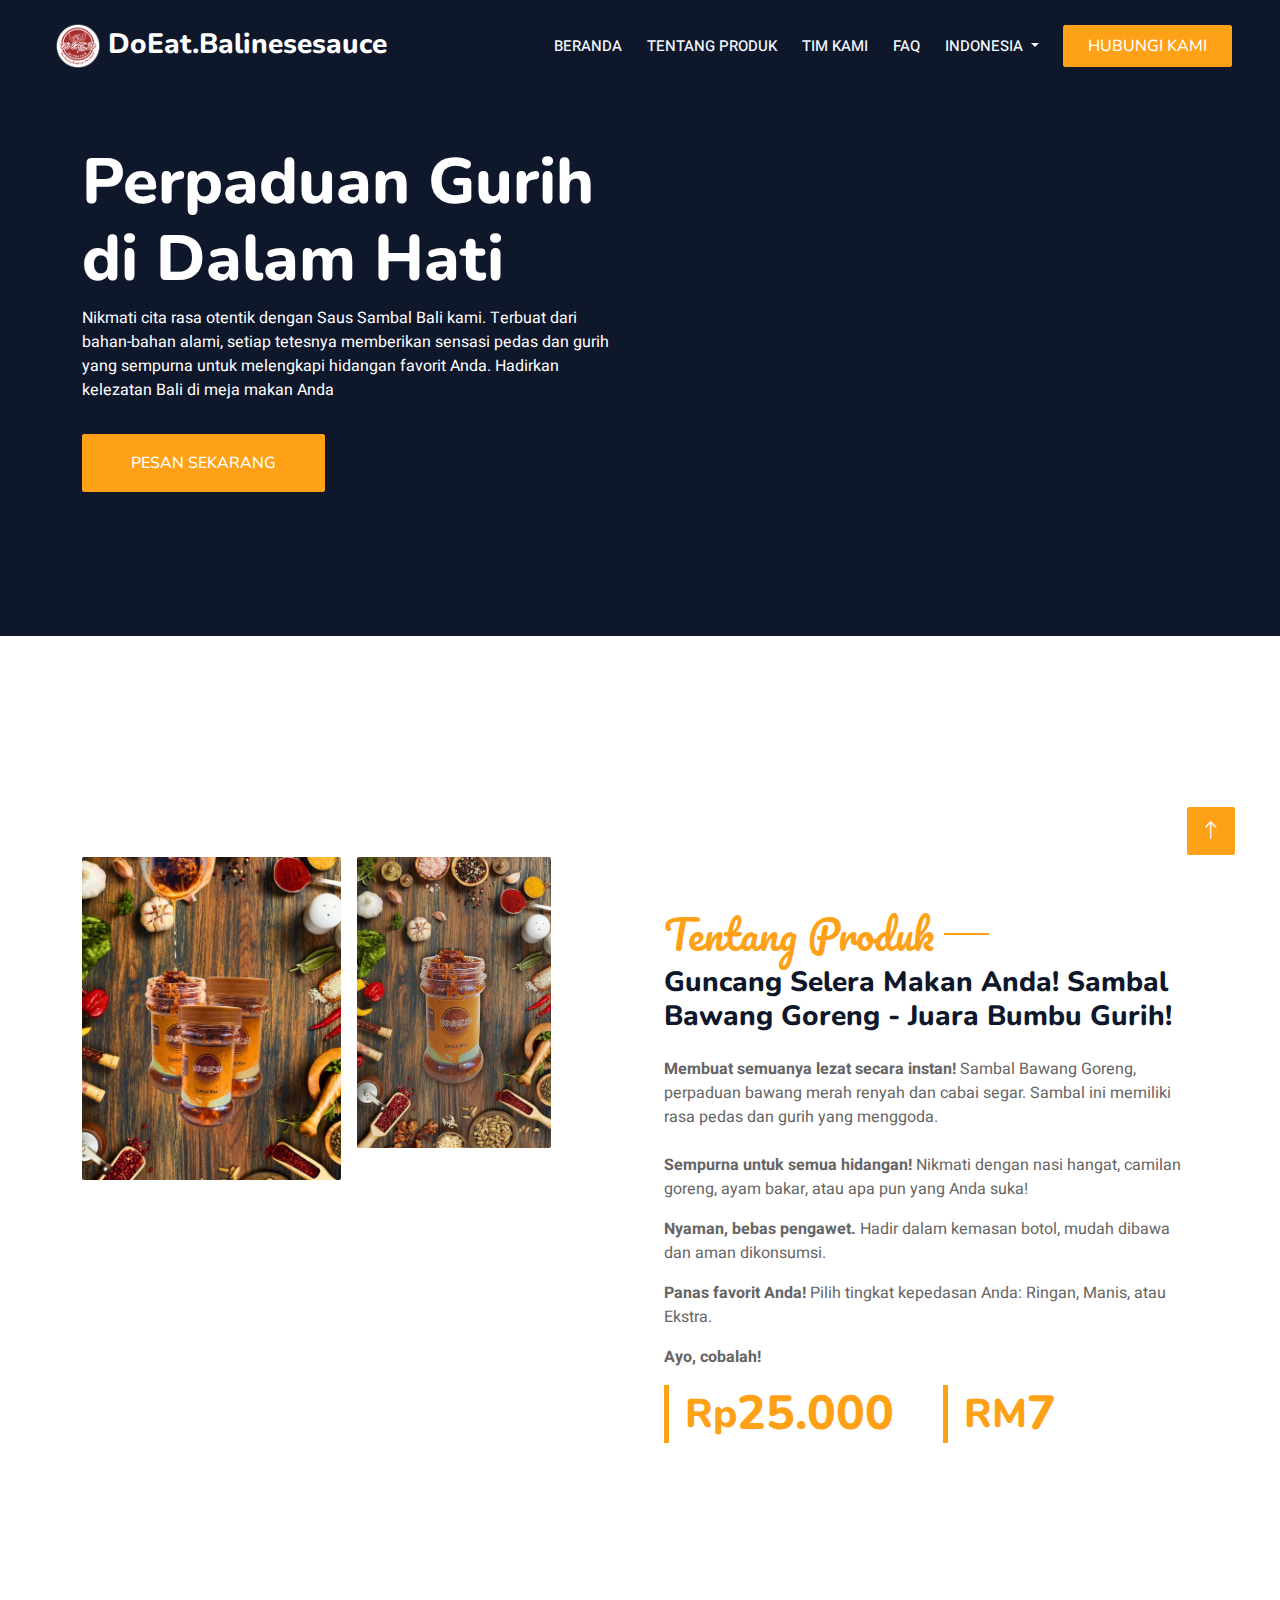
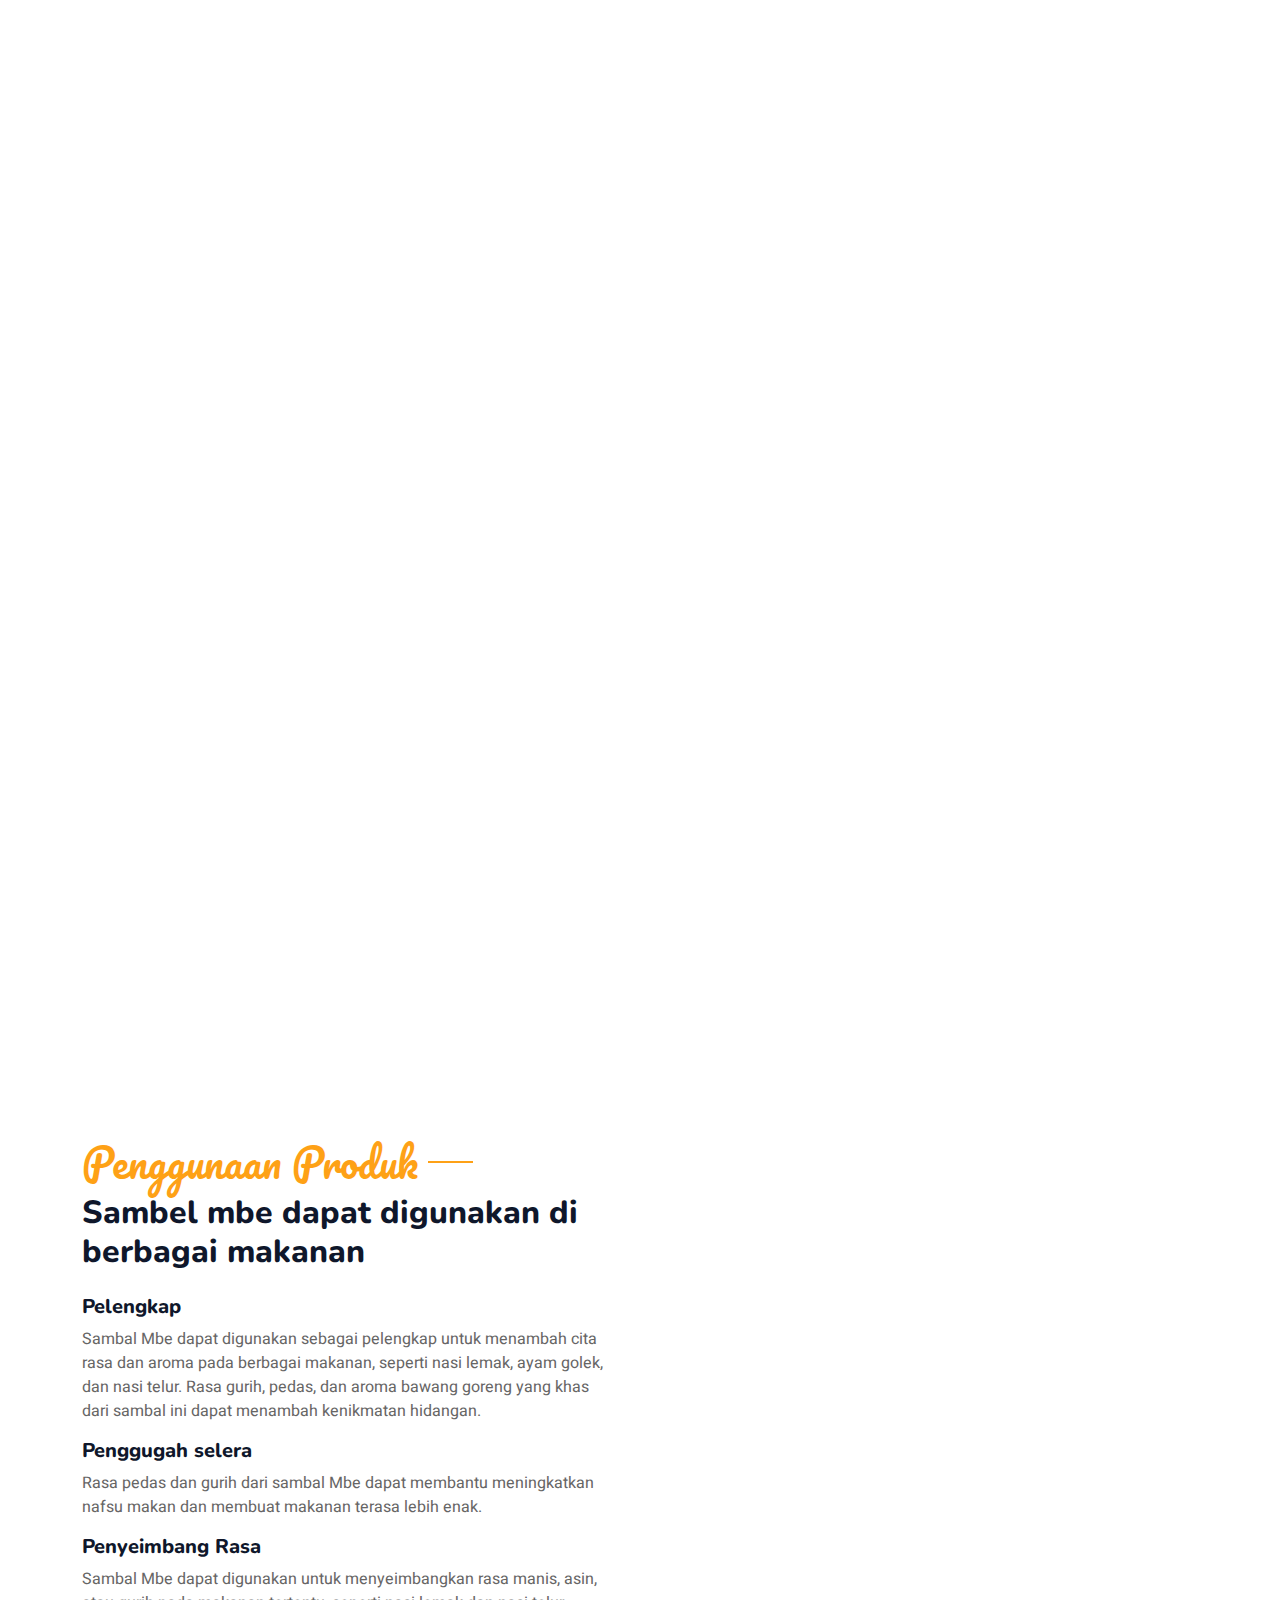
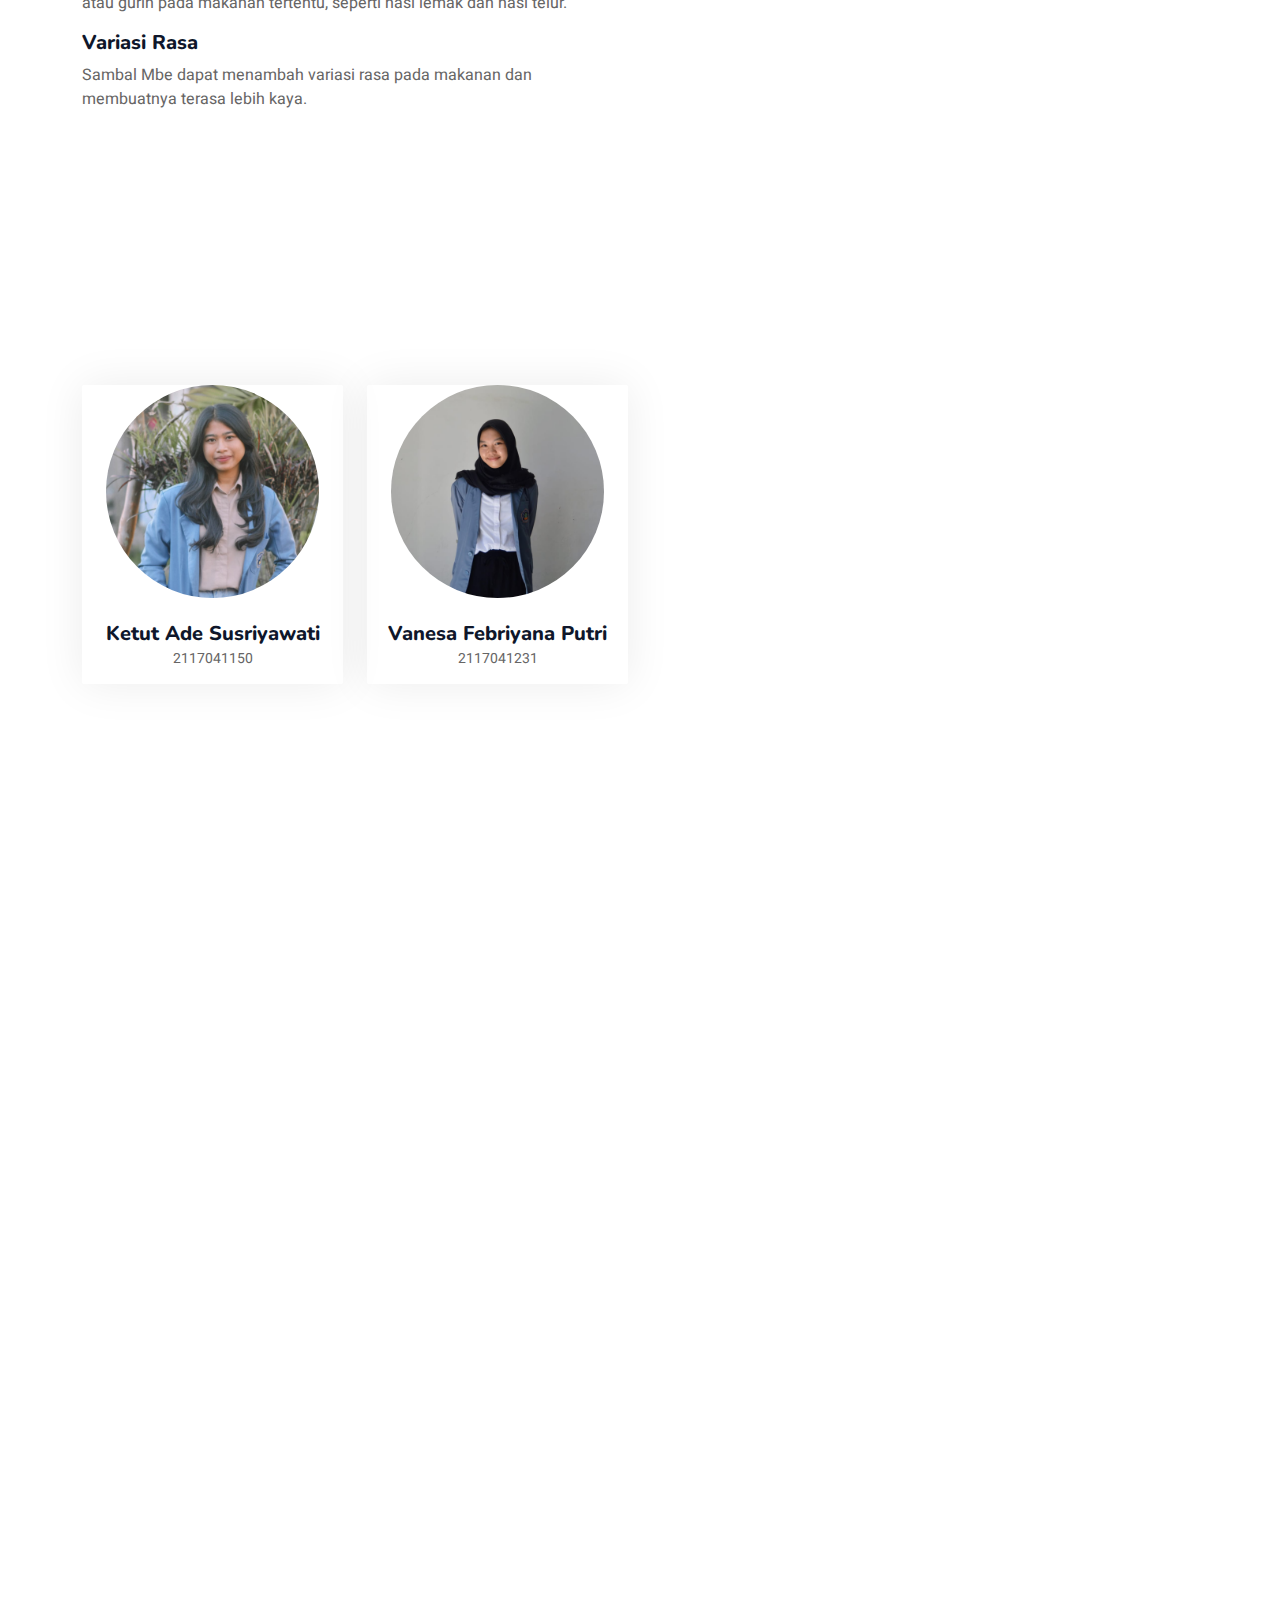
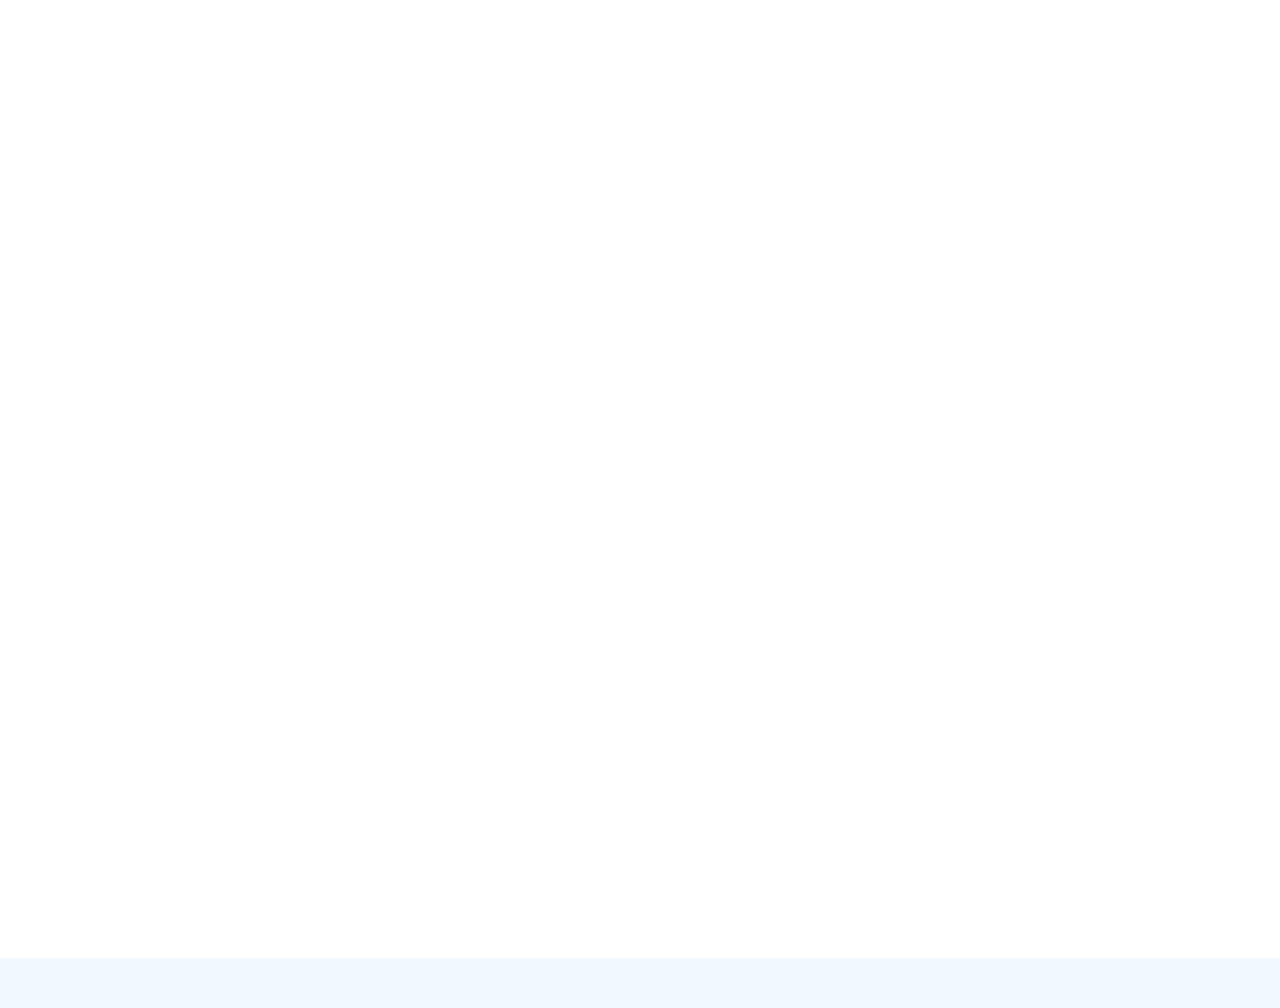
==== commit 307122b2: "Update index_idn.html" ====
--- a/index_idn.html
+++ b/index_idn.html
@@ -53,7 +53,7 @@
                 <div class="container-xxl position-relative p-0">
                     <nav id="navbar" class="navbar navbar-expand-lg navbar-dark px-4 px-lg-5 py-3 py-lg-0">
                         <a href="" class="navbar-brand p-0">
-                            <h2 class="text-white m-0"><img src="img/logo.png" alt="Logo">DoEat.Balinesesauce</h2>
+                            <h3 class="text-white m-0"><img src="img/logo.png" alt="Logo">DoEat.Balinesesauce</h3>
                         </a>
                         <button class="navbar-toggler" type="button" data-bs-toggle="collapse" data-bs-target="#navbarCollapse">
                             <span class="fa fa-bars"></span>
@@ -561,4 +561,4 @@
     <script src="js/main.js"></script>
 </body>
 
-</html>+</html>
